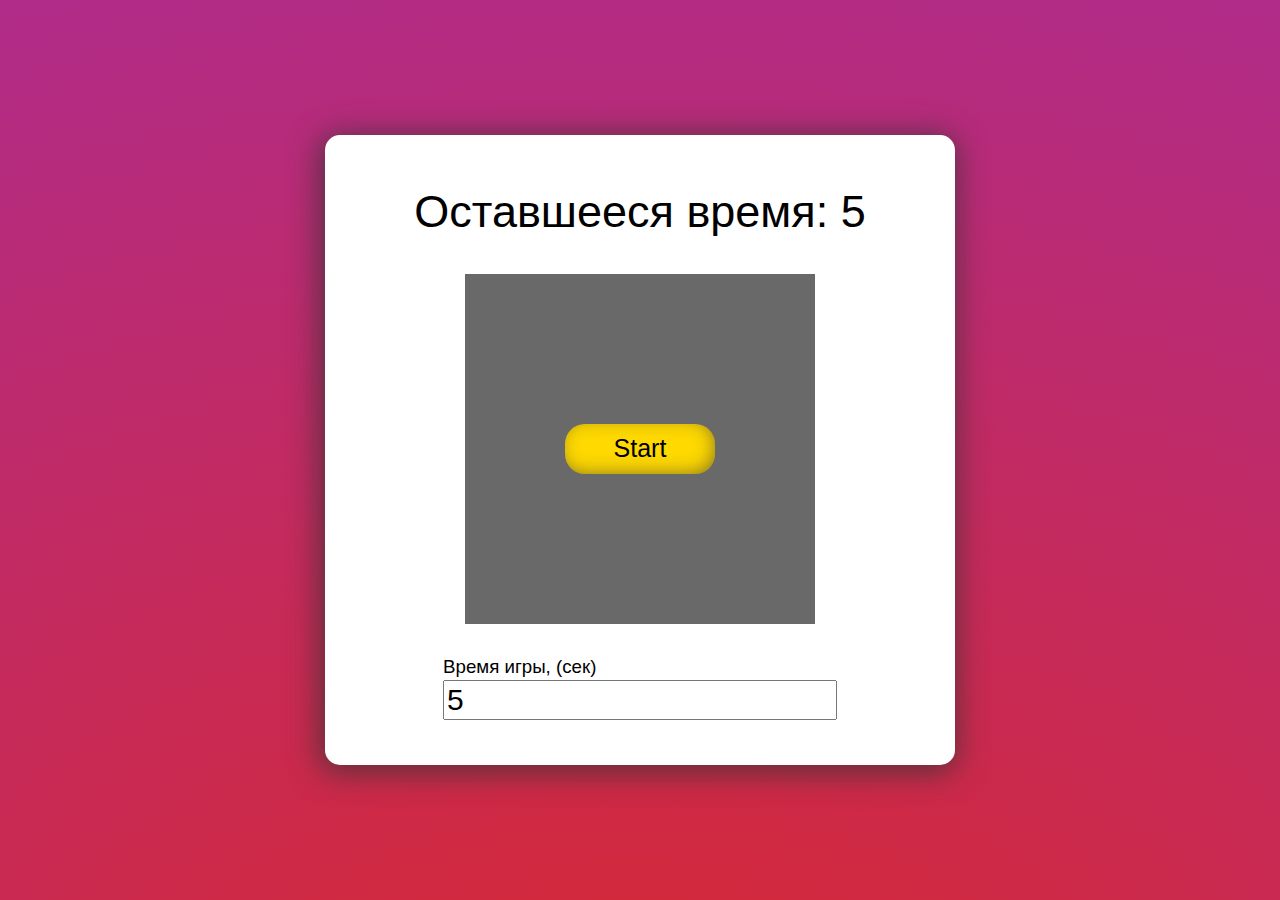
==== portfolio/Click_cube/index.html @ 67028ae4 "Add game 'click cube', CSS" ====
<!doctype html>
<html lang="ru">
  <head>
    <meta charset="UTF-8">
    <meta name="viewport" content="width=device-width,initial-scale=1">
    <title>Game Click Cube</title>
  <link href="/portfolio/Click_cube/assets/css/main.css" rel="stylesheet"></head>
  <body>
    <div class="wrapper">
      <div class="fieldwGame">
        <div class="timer">
          <h2 class="timer__title">Оставшееся время: </h2>
          <h2 class="timer__title timer__time">5</h2>
        </div>
        <div class="playingField">
          <button class="start">Start</button>
        </div>
        <div class="setup__timer">
          <h3 class="setupTimer__title">Время игры, (сек)</h3>
          <input class="setupTimer__input" size="20">
        </div>
      </div>
    </div>
  <script src="/portfolio/Click_cube/assets/js/main.js"></script></body>
</html>
---- portfolio/Click_cube/assets/css/main.css ----
/*! normalize.css v4.1.1 | MIT License | github.com/necolas/normalize.css */
/**
 * 1. Change the default font family in all browsers (opinionated).
 * 2. Prevent adjustments of font size after orientation changes in IE and iOS.
 */
html {
  font-family: sans-serif;
  /* 1 */
  -ms-text-size-adjust: 100%;
  /* 2 */
  -webkit-text-size-adjust: 100%;
  /* 2 */ }

/**
 * Remove the margin in all browsers (opinionated).
 */
body {
  margin: 0; }

/* HTML5 display definitions
   ========================================================================== */
/**
 * Add the correct display in IE 9-.
 * 1. Add the correct display in Edge, IE, and Firefox.
 * 2. Add the correct display in IE.
 */
article,
aside,
details,
figcaption,
figure,
footer,
header,
main,
menu,
nav,
section,
summary {
  /* 1 */
  display: block; }

/**
 * Add the correct display in IE 9-.
 */
audio,
canvas,
progress,
video {
  display: inline-block; }

/**
 * Add the correct display in iOS 4-7.
 */
audio:not([controls]) {
  display: none;
  height: 0; }

/**
 * Add the correct vertical alignment in Chrome, Firefox, and Opera.
 */
progress {
  vertical-align: baseline; }

/**
 * Add the correct display in IE 10-.
 * 1. Add the correct display in IE.
 */
template,
[hidden] {
  display: none; }

/* Links
   ========================================================================== */
/**
 * 1. Remove the gray background on active links in IE 10.
 * 2. Remove gaps in links underline in iOS 8+ and Safari 8+.
 */
a {
  background-color: transparent;
  /* 1 */
  -webkit-text-decoration-skip: objects;
  /* 2 */ }

/**
 * Remove the outline on focused links when they are also active or hovered
 * in all browsers (opinionated).
 */
a:active,
a:hover {
  outline-width: 0; }

/* Text-level semantics
   ========================================================================== */
/**
 * 1. Remove the bottom border in Firefox 39-.
 * 2. Add the correct text decoration in Chrome, Edge, IE, Opera, and Safari.
 */
abbr[title] {
  border-bottom: none;
  /* 1 */
  text-decoration: underline;
  /* 2 */
  -webkit-text-decoration: underline dotted;
          text-decoration: underline dotted;
  /* 2 */ }

/**
 * Prevent the duplicate application of `bolder` by the next rule in Safari 6.
 */
b,
strong {
  font-weight: inherit; }

/**
 * Add the correct font weight in Chrome, Edge, and Safari.
 */
b,
strong {
  font-weight: bolder; }

/**
 * Add the correct font style in Android 4.3-.
 */
dfn {
  font-style: italic; }

/**
 * Correct the font size and margin on `h1` elements within `section` and
 * `article` contexts in Chrome, Firefox, and Safari.
 */
h1 {
  font-size: 2em;
  margin: 0.67em 0; }

/**
 * Add the correct background and color in IE 9-.
 */
mark {
  background-color: #ff0;
  color: #000; }

/**
 * Add the correct font size in all browsers.
 */
small {
  font-size: 80%; }

/**
 * Prevent `sub` and `sup` elements from affecting the line height in
 * all browsers.
 */
sub,
sup {
  font-size: 75%;
  line-height: 0;
  position: relative;
  vertical-align: baseline; }

sub {
  bottom: -0.25em; }

sup {
  top: -0.5em; }

/* Embedded content
   ========================================================================== */
/**
 * Remove the border on images inside links in IE 10-.
 */
img {
  border-style: none; }

/**
 * Hide the overflow in IE.
 */
svg:not(:root) {
  overflow: hidden; }

/* Grouping content
   ========================================================================== */
/**
 * 1. Correct the inheritance and scaling of font size in all browsers.
 * 2. Correct the odd `em` font sizing in all browsers.
 */
code,
kbd,
pre,
samp {
  font-family: monospace, monospace;
  /* 1 */
  font-size: 1em;
  /* 2 */ }

/**
 * Add the correct margin in IE 8.
 */
figure {
  margin: 1em 40px; }

/**
 * 1. Add the correct box sizing in Firefox.
 * 2. Show the overflow in Edge and IE.
 */
hr {
  -webkit-box-sizing: content-box;
          box-sizing: content-box;
  /* 1 */
  height: 0;
  /* 1 */
  overflow: visible;
  /* 2 */ }

/* Forms
   ========================================================================== */
/**
 * 1. Change font properties to `inherit` in all browsers (opinionated).
 * 2. Remove the margin in Firefox and Safari.
 */
button,
input,
select,
textarea {
  font: inherit;
  /* 1 */
  margin: 0;
  /* 2 */ }

/**
 * Restore the font weight unset by the previous rule.
 */
optgroup {
  font-weight: bold; }

/**
 * Show the overflow in IE.
 * 1. Show the overflow in Edge.
 */
button,
input {
  /* 1 */
  overflow: visible; }

/**
 * Remove the inheritance of text transform in Edge, Firefox, and IE.
 * 1. Remove the inheritance of text transform in Firefox.
 */
button,
select {
  /* 1 */
  text-transform: none; }

/**
 * 1. Prevent a WebKit bug where (2) destroys native `audio` and `video`
 *    controls in Android 4.
 * 2. Correct the inability to style clickable types in iOS and Safari.
 */
button,
html [type="button"],
[type="reset"],
[type="submit"] {
  -webkit-appearance: button;
  /* 2 */ }

/**
 * Remove the inner border and padding in Firefox.
 */
button::-moz-focus-inner,
[type="button"]::-moz-focus-inner,
[type="reset"]::-moz-focus-inner,
[type="submit"]::-moz-focus-inner {
  border-style: none;
  padding: 0; }

/**
 * Restore the focus styles unset by the previous rule.
 */
button:-moz-focusring,
[type="button"]:-moz-focusring,
[type="reset"]:-moz-focusring,
[type="submit"]:-moz-focusring {
  outline: 1px dotted ButtonText; }

/**
 * Change the border, margin, and padding in all browsers (opinionated).
 */
fieldset {
  border: 1px solid #c0c0c0;
  margin: 0 2px;
  padding: 0.35em 0.625em 0.75em; }

/**
 * 1. Correct the text wrapping in Edge and IE.
 * 2. Correct the color inheritance from `fieldset` elements in IE.
 * 3. Remove the padding so developers are not caught out when they zero out
 *    `fieldset` elements in all browsers.
 */
legend {
  -webkit-box-sizing: border-box;
          box-sizing: border-box;
  /* 1 */
  color: inherit;
  /* 2 */
  display: table;
  /* 1 */
  max-width: 100%;
  /* 1 */
  padding: 0;
  /* 3 */
  white-space: normal;
  /* 1 */ }

/**
 * Remove the default vertical scrollbar in IE.
 */
textarea {
  overflow: auto; }

/**
 * 1. Add the correct box sizing in IE 10-.
 * 2. Remove the padding in IE 10-.
 */
[type="checkbox"],
[type="radio"] {
  -webkit-box-sizing: border-box;
          box-sizing: border-box;
  /* 1 */
  padding: 0;
  /* 2 */ }

/**
 * Correct the cursor style of increment and decrement buttons in Chrome.
 */
[type="number"]::-webkit-inner-spin-button,
[type="number"]::-webkit-outer-spin-button {
  height: auto; }

/**
 * 1. Correct the odd appearance in Chrome and Safari.
 * 2. Correct the outline style in Safari.
 */
[type="search"] {
  -webkit-appearance: textfield;
  /* 1 */
  outline-offset: -2px;
  /* 2 */ }

/**
 * Remove the inner padding and cancel buttons in Chrome and Safari on OS X.
 */
[type="search"]::-webkit-search-cancel-button,
[type="search"]::-webkit-search-decoration {
  -webkit-appearance: none; }

/**
 * Correct the text style of placeholders in Chrome, Edge, and Safari.
 */
::-webkit-input-placeholder {
  color: inherit;
  opacity: 0.54; }

/**
 * 1. Correct the inability to style clickable types in iOS and Safari.
 * 2. Change font properties to `inherit` in Safari.
 */
::-webkit-file-upload-button {
  -webkit-appearance: button;
  /* 1 */
  font: inherit;
  /* 2 */ }

.maincontent:after {
  content: "";
  display: block;
  clear: both; }

* {
  -webkit-box-sizing: border-box;
          box-sizing: border-box; }

body {
  width: 100%;
  height: 100%;
  font-size: 16px; }

html {
  width: 100%;
  min-height: 100%;
  height: 1px; }

body {
  font-size: 16px;
  line-height: 1.42;
  -webkit-font-smoothing: antialiased;
  font-family: Arial;
  min-width: 360px; }

h1, h2, h3, h4, h4, h5 {
  margin: 0;
  font-weight: normal; }

li {
  text-decoration: none; }

.wrapper {
  min-height: 100%;
  overflow: hidden;
  position: relative; }

.wrapper:after {
  content: "";
  display: block;
  overflow: hidden; }

.container {
  position: relative;
  display: -webkit-box;
  display: -ms-flexbox;
  display: flex;
  -webkit-box-orient: vertical;
  -webkit-box-direction: normal;
      -ms-flex-direction: column;
          flex-direction: column;
  min-width: 360px; }

li {
  list-style: none; }

ul {
  padding: 0;
  margin: 0; }

p {
  margin: 0;
  -webkit-hyphens: auto;
  -ms-hyphens: auto;
  hyphens: auto; }

* {
  -webkit-box-sizing: border-box;
          box-sizing: border-box; }

.section {
  min-width: 360px; }

.wrapper {
  width: 100vw;
  height: 100vh;
  display: -webkit-box;
  display: -ms-flexbox;
  display: flex;
  -webkit-box-align: center;
      -ms-flex-align: center;
          align-items: center;
  -webkit-box-pack: center;
      -ms-flex-pack: center;
          justify-content: center;
  background: -o-radial-gradient(50% 130%, 150% 150%, #db2828, #ad2c91);
  background: radial-gradient(150% 150% at 50% 130%, #db2828, #ad2c91);
  background-position: 0% -50%; }

.fieldwGame {
  display: -webkit-box;
  display: -ms-flexbox;
  display: flex;
  width: 70vh;
  height: 70vh;
  min-width: 600px;
  min-height: 600px;
  padding: 30px 50px;
  background-color: #fff;
  border-radius: 15px;
  -webkit-box-orient: vertical;
  -webkit-box-direction: normal;
      -ms-flex-direction: column;
          flex-direction: column;
  -webkit-box-align: center;
      -ms-flex-align: center;
          align-items: center;
  -ms-flex-pack: distribute;
      justify-content: space-around;
  -webkit-box-shadow: -2px 4px 30px 4px rgba(50, 50, 50, 0.7);
          box-shadow: -2px 4px 30px 4px rgba(50, 50, 50, 0.7); }

.timer {
  display: -webkit-box;
  display: -ms-flexbox;
  display: flex;
  font-size: 30px; }

.playingField {
  position: relative;
  display: -webkit-box;
  display: -ms-flexbox;
  display: flex;
  -webkit-box-pack: center;
      -ms-flex-pack: center;
          justify-content: center;
  -webkit-box-align: center;
      -ms-flex-align: center;
          align-items: center;
  width: 350px;
  height: 350px;
  background-color: dimgray;
  border: solid 4px dimgray; }

.start {
  background-color: #ffd900;
  border: none;
  border-radius: 20px;
  width: 150px;
  height: 50px;
  font-size: 25px;
  -webkit-box-shadow: inset -3px -3px 20px -5px rgba(50, 50, 50, 0.7);
          box-shadow: inset -3px -3px 20px -5px rgba(50, 50, 50, 0.7);
  cursor: pointer; }
  .start:active {
    -webkit-box-shadow: inset 3px 3px 20px -5px rgba(50, 50, 50, 0.7);
            box-shadow: inset 3px 3px 20px -5px rgba(50, 50, 50, 0.7); }

.setupTimer__input {
  height: 40px;
  font-size: 30px; }

.gameBox {
  cursor: pointer;
  position: absolute;
  border: solid 2px #575454; }

@media screen and (max-width: 480px) {
    html {
      font-size: 14px; } }

@media screen and (max-width: 768px) {
    .container {
      min-height: 500px; } }


/*# sourceMappingURL=main.css.map*/
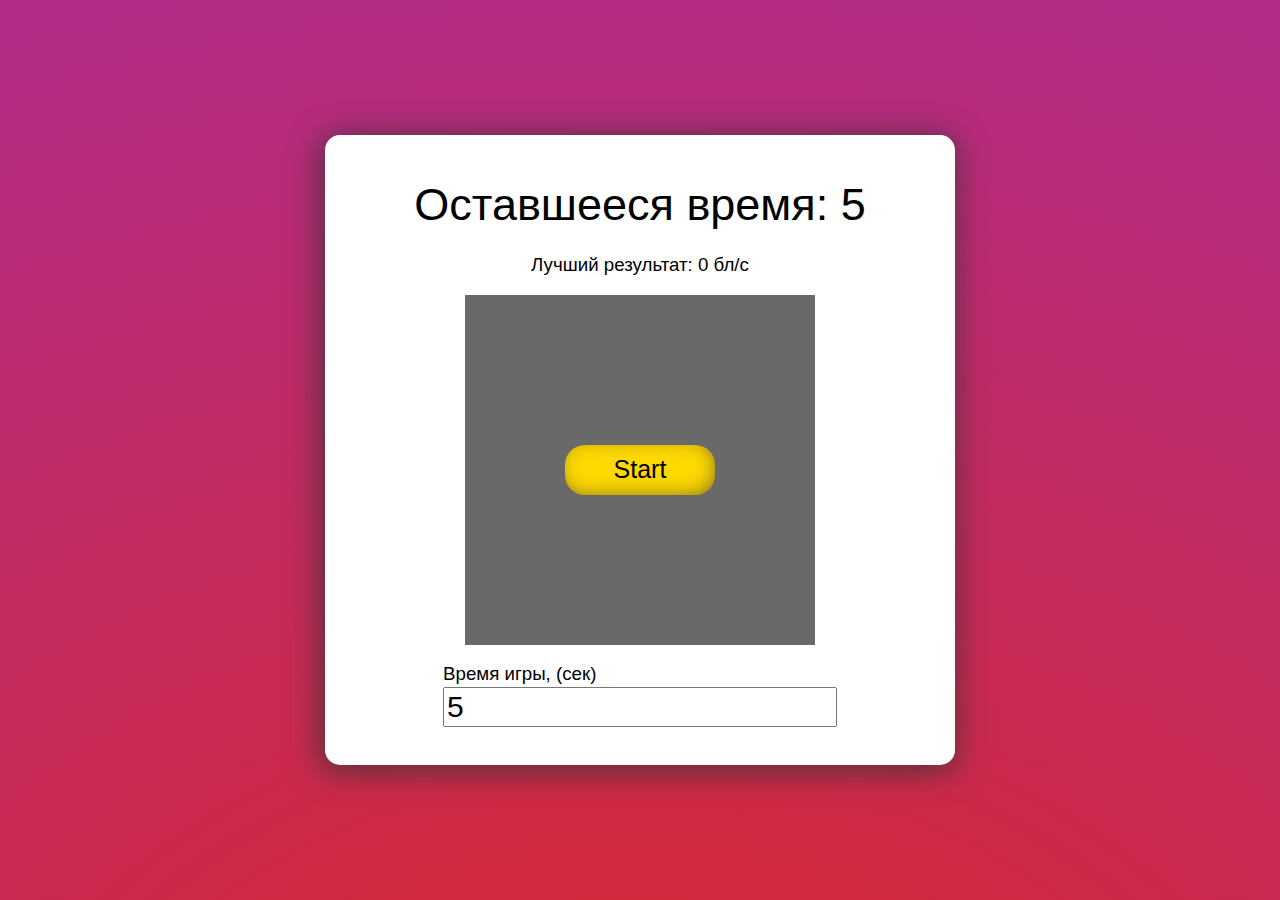
==== commit 3b74c7cc: "appdate 'click cube'" ====
--- a/portfolio/Click_cube/index.html
+++ b/portfolio/Click_cube/index.html
@@ -12,6 +12,7 @@
           <h2 class="timer__title">Оставшееся время: </h2>
           <h2 class="timer__title timer__time">5</h2>
         </div>
+        <h3 class="bestResult">Лучший результат: 0 бл/с</h3>
         <div class="playingField">
           <button class="start">Start</button>
         </div>
--- a/portfolio/Click_cube/assets/css/main.css
+++ b/portfolio/Click_cube/assets/css/main.css
@@ -1,538 +1 @@
-/*! normalize.css v4.1.1 | MIT License | github.com/necolas/normalize.css */
-/**
- * 1. Change the default font family in all browsers (opinionated).
- * 2. Prevent adjustments of font size after orientation changes in IE and iOS.
- */
-html {
-  font-family: sans-serif;
-  /* 1 */
-  -ms-text-size-adjust: 100%;
-  /* 2 */
-  -webkit-text-size-adjust: 100%;
-  /* 2 */ }
-
-/**
- * Remove the margin in all browsers (opinionated).
- */
-body {
-  margin: 0; }
-
-/* HTML5 display definitions
-   ========================================================================== */
-/**
- * Add the correct display in IE 9-.
- * 1. Add the correct display in Edge, IE, and Firefox.
- * 2. Add the correct display in IE.
- */
-article,
-aside,
-details,
-figcaption,
-figure,
-footer,
-header,
-main,
-menu,
-nav,
-section,
-summary {
-  /* 1 */
-  display: block; }
-
-/**
- * Add the correct display in IE 9-.
- */
-audio,
-canvas,
-progress,
-video {
-  display: inline-block; }
-
-/**
- * Add the correct display in iOS 4-7.
- */
-audio:not([controls]) {
-  display: none;
-  height: 0; }
-
-/**
- * Add the correct vertical alignment in Chrome, Firefox, and Opera.
- */
-progress {
-  vertical-align: baseline; }
-
-/**
- * Add the correct display in IE 10-.
- * 1. Add the correct display in IE.
- */
-template,
-[hidden] {
-  display: none; }
-
-/* Links
-   ========================================================================== */
-/**
- * 1. Remove the gray background on active links in IE 10.
- * 2. Remove gaps in links underline in iOS 8+ and Safari 8+.
- */
-a {
-  background-color: transparent;
-  /* 1 */
-  -webkit-text-decoration-skip: objects;
-  /* 2 */ }
-
-/**
- * Remove the outline on focused links when they are also active or hovered
- * in all browsers (opinionated).
- */
-a:active,
-a:hover {
-  outline-width: 0; }
-
-/* Text-level semantics
-   ========================================================================== */
-/**
- * 1. Remove the bottom border in Firefox 39-.
- * 2. Add the correct text decoration in Chrome, Edge, IE, Opera, and Safari.
- */
-abbr[title] {
-  border-bottom: none;
-  /* 1 */
-  text-decoration: underline;
-  /* 2 */
-  -webkit-text-decoration: underline dotted;
-          text-decoration: underline dotted;
-  /* 2 */ }
-
-/**
- * Prevent the duplicate application of `bolder` by the next rule in Safari 6.
- */
-b,
-strong {
-  font-weight: inherit; }
-
-/**
- * Add the correct font weight in Chrome, Edge, and Safari.
- */
-b,
-strong {
-  font-weight: bolder; }
-
-/**
- * Add the correct font style in Android 4.3-.
- */
-dfn {
-  font-style: italic; }
-
-/**
- * Correct the font size and margin on `h1` elements within `section` and
- * `article` contexts in Chrome, Firefox, and Safari.
- */
-h1 {
-  font-size: 2em;
-  margin: 0.67em 0; }
-
-/**
- * Add the correct background and color in IE 9-.
- */
-mark {
-  background-color: #ff0;
-  color: #000; }
-
-/**
- * Add the correct font size in all browsers.
- */
-small {
-  font-size: 80%; }
-
-/**
- * Prevent `sub` and `sup` elements from affecting the line height in
- * all browsers.
- */
-sub,
-sup {
-  font-size: 75%;
-  line-height: 0;
-  position: relative;
-  vertical-align: baseline; }
-
-sub {
-  bottom: -0.25em; }
-
-sup {
-  top: -0.5em; }
-
-/* Embedded content
-   ========================================================================== */
-/**
- * Remove the border on images inside links in IE 10-.
- */
-img {
-  border-style: none; }
-
-/**
- * Hide the overflow in IE.
- */
-svg:not(:root) {
-  overflow: hidden; }
-
-/* Grouping content
-   ========================================================================== */
-/**
- * 1. Correct the inheritance and scaling of font size in all browsers.
- * 2. Correct the odd `em` font sizing in all browsers.
- */
-code,
-kbd,
-pre,
-samp {
-  font-family: monospace, monospace;
-  /* 1 */
-  font-size: 1em;
-  /* 2 */ }
-
-/**
- * Add the correct margin in IE 8.
- */
-figure {
-  margin: 1em 40px; }
-
-/**
- * 1. Add the correct box sizing in Firefox.
- * 2. Show the overflow in Edge and IE.
- */
-hr {
-  -webkit-box-sizing: content-box;
-          box-sizing: content-box;
-  /* 1 */
-  height: 0;
-  /* 1 */
-  overflow: visible;
-  /* 2 */ }
-
-/* Forms
-   ========================================================================== */
-/**
- * 1. Change font properties to `inherit` in all browsers (opinionated).
- * 2. Remove the margin in Firefox and Safari.
- */
-button,
-input,
-select,
-textarea {
-  font: inherit;
-  /* 1 */
-  margin: 0;
-  /* 2 */ }
-
-/**
- * Restore the font weight unset by the previous rule.
- */
-optgroup {
-  font-weight: bold; }
-
-/**
- * Show the overflow in IE.
- * 1. Show the overflow in Edge.
- */
-button,
-input {
-  /* 1 */
-  overflow: visible; }
-
-/**
- * Remove the inheritance of text transform in Edge, Firefox, and IE.
- * 1. Remove the inheritance of text transform in Firefox.
- */
-button,
-select {
-  /* 1 */
-  text-transform: none; }
-
-/**
- * 1. Prevent a WebKit bug where (2) destroys native `audio` and `video`
- *    controls in Android 4.
- * 2. Correct the inability to style clickable types in iOS and Safari.
- */
-button,
-html [type="button"],
-[type="reset"],
-[type="submit"] {
-  -webkit-appearance: button;
-  /* 2 */ }
-
-/**
- * Remove the inner border and padding in Firefox.
- */
-button::-moz-focus-inner,
-[type="button"]::-moz-focus-inner,
-[type="reset"]::-moz-focus-inner,
-[type="submit"]::-moz-focus-inner {
-  border-style: none;
-  padding: 0; }
-
-/**
- * Restore the focus styles unset by the previous rule.
- */
-button:-moz-focusring,
-[type="button"]:-moz-focusring,
-[type="reset"]:-moz-focusring,
-[type="submit"]:-moz-focusring {
-  outline: 1px dotted ButtonText; }
-
-/**
- * Change the border, margin, and padding in all browsers (opinionated).
- */
-fieldset {
-  border: 1px solid #c0c0c0;
-  margin: 0 2px;
-  padding: 0.35em 0.625em 0.75em; }
-
-/**
- * 1. Correct the text wrapping in Edge and IE.
- * 2. Correct the color inheritance from `fieldset` elements in IE.
- * 3. Remove the padding so developers are not caught out when they zero out
- *    `fieldset` elements in all browsers.
- */
-legend {
-  -webkit-box-sizing: border-box;
-          box-sizing: border-box;
-  /* 1 */
-  color: inherit;
-  /* 2 */
-  display: table;
-  /* 1 */
-  max-width: 100%;
-  /* 1 */
-  padding: 0;
-  /* 3 */
-  white-space: normal;
-  /* 1 */ }
-
-/**
- * Remove the default vertical scrollbar in IE.
- */
-textarea {
-  overflow: auto; }
-
-/**
- * 1. Add the correct box sizing in IE 10-.
- * 2. Remove the padding in IE 10-.
- */
-[type="checkbox"],
-[type="radio"] {
-  -webkit-box-sizing: border-box;
-          box-sizing: border-box;
-  /* 1 */
-  padding: 0;
-  /* 2 */ }
-
-/**
- * Correct the cursor style of increment and decrement buttons in Chrome.
- */
-[type="number"]::-webkit-inner-spin-button,
-[type="number"]::-webkit-outer-spin-button {
-  height: auto; }
-
-/**
- * 1. Correct the odd appearance in Chrome and Safari.
- * 2. Correct the outline style in Safari.
- */
-[type="search"] {
-  -webkit-appearance: textfield;
-  /* 1 */
-  outline-offset: -2px;
-  /* 2 */ }
-
-/**
- * Remove the inner padding and cancel buttons in Chrome and Safari on OS X.
- */
-[type="search"]::-webkit-search-cancel-button,
-[type="search"]::-webkit-search-decoration {
-  -webkit-appearance: none; }
-
-/**
- * Correct the text style of placeholders in Chrome, Edge, and Safari.
- */
-::-webkit-input-placeholder {
-  color: inherit;
-  opacity: 0.54; }
-
-/**
- * 1. Correct the inability to style clickable types in iOS and Safari.
- * 2. Change font properties to `inherit` in Safari.
- */
-::-webkit-file-upload-button {
-  -webkit-appearance: button;
-  /* 1 */
-  font: inherit;
-  /* 2 */ }
-
-.maincontent:after {
-  content: "";
-  display: block;
-  clear: both; }
-
-* {
-  -webkit-box-sizing: border-box;
-          box-sizing: border-box; }
-
-body {
-  width: 100%;
-  height: 100%;
-  font-size: 16px; }
-
-html {
-  width: 100%;
-  min-height: 100%;
-  height: 1px; }
-
-body {
-  font-size: 16px;
-  line-height: 1.42;
-  -webkit-font-smoothing: antialiased;
-  font-family: Arial;
-  min-width: 360px; }
-
-h1, h2, h3, h4, h4, h5 {
-  margin: 0;
-  font-weight: normal; }
-
-li {
-  text-decoration: none; }
-
-.wrapper {
-  min-height: 100%;
-  overflow: hidden;
-  position: relative; }
-
-.wrapper:after {
-  content: "";
-  display: block;
-  overflow: hidden; }
-
-.container {
-  position: relative;
-  display: -webkit-box;
-  display: -ms-flexbox;
-  display: flex;
-  -webkit-box-orient: vertical;
-  -webkit-box-direction: normal;
-      -ms-flex-direction: column;
-          flex-direction: column;
-  min-width: 360px; }
-
-li {
-  list-style: none; }
-
-ul {
-  padding: 0;
-  margin: 0; }
-
-p {
-  margin: 0;
-  -webkit-hyphens: auto;
-  -ms-hyphens: auto;
-  hyphens: auto; }
-
-* {
-  -webkit-box-sizing: border-box;
-          box-sizing: border-box; }
-
-.section {
-  min-width: 360px; }
-
-.wrapper {
-  width: 100vw;
-  height: 100vh;
-  display: -webkit-box;
-  display: -ms-flexbox;
-  display: flex;
-  -webkit-box-align: center;
-      -ms-flex-align: center;
-          align-items: center;
-  -webkit-box-pack: center;
-      -ms-flex-pack: center;
-          justify-content: center;
-  background: -o-radial-gradient(50% 130%, 150% 150%, #db2828, #ad2c91);
-  background: radial-gradient(150% 150% at 50% 130%, #db2828, #ad2c91);
-  background-position: 0% -50%; }
-
-.fieldwGame {
-  display: -webkit-box;
-  display: -ms-flexbox;
-  display: flex;
-  width: 70vh;
-  height: 70vh;
-  min-width: 600px;
-  min-height: 600px;
-  padding: 30px 50px;
-  background-color: #fff;
-  border-radius: 15px;
-  -webkit-box-orient: vertical;
-  -webkit-box-direction: normal;
-      -ms-flex-direction: column;
-          flex-direction: column;
-  -webkit-box-align: center;
-      -ms-flex-align: center;
-          align-items: center;
-  -ms-flex-pack: distribute;
-      justify-content: space-around;
-  -webkit-box-shadow: -2px 4px 30px 4px rgba(50, 50, 50, 0.7);
-          box-shadow: -2px 4px 30px 4px rgba(50, 50, 50, 0.7); }
-
-.timer {
-  display: -webkit-box;
-  display: -ms-flexbox;
-  display: flex;
-  font-size: 30px; }
-
-.playingField {
-  position: relative;
-  display: -webkit-box;
-  display: -ms-flexbox;
-  display: flex;
-  -webkit-box-pack: center;
-      -ms-flex-pack: center;
-          justify-content: center;
-  -webkit-box-align: center;
-      -ms-flex-align: center;
-          align-items: center;
-  width: 350px;
-  height: 350px;
-  background-color: dimgray;
-  border: solid 4px dimgray; }
-
-.start {
-  background-color: #ffd900;
-  border: none;
-  border-radius: 20px;
-  width: 150px;
-  height: 50px;
-  font-size: 25px;
-  -webkit-box-shadow: inset -3px -3px 20px -5px rgba(50, 50, 50, 0.7);
-          box-shadow: inset -3px -3px 20px -5px rgba(50, 50, 50, 0.7);
-  cursor: pointer; }
-  .start:active {
-    -webkit-box-shadow: inset 3px 3px 20px -5px rgba(50, 50, 50, 0.7);
-            box-shadow: inset 3px 3px 20px -5px rgba(50, 50, 50, 0.7); }
-
-.setupTimer__input {
-  height: 40px;
-  font-size: 30px; }
-
-.gameBox {
-  cursor: pointer;
-  position: absolute;
-  border: solid 2px #575454; }
-
-@media screen and (max-width: 480px) {
-    html {
-      font-size: 14px; } }
-
-@media screen and (max-width: 768px) {
-    .container {
-      min-height: 500px; } }
-
-
-/*# sourceMappingURL=main.css.map*/+html{font-family:sans-serif;-ms-text-size-adjust:100%;-webkit-text-size-adjust:100%}body{margin:0}article,aside,details,figcaption,figure,footer,header,main,menu,nav,section,summary{display:block}audio,canvas,progress,video{display:inline-block}audio:not([controls]){display:none;height:0}progress{vertical-align:baseline}[hidden],template{display:none}a{background-color:rgba(0,0,0,0);-webkit-text-decoration-skip:objects}a:active,a:hover{outline-width:0}abbr[title]{border-bottom:none;text-decoration:underline;-webkit-text-decoration:underline dotted;text-decoration:underline dotted}b,strong{font-weight:inherit;font-weight:bolder}dfn{font-style:italic}h1{font-size:2em;margin:.67em 0}mark{background-color:#ff0;color:#000}small{font-size:80%}sub,sup{font-size:75%;line-height:0;position:relative;vertical-align:baseline}sub{bottom:-.25em}sup{top:-.5em}img{border-style:none}svg:not(:root){overflow:hidden}code,kbd,pre,samp{font-family:monospace,monospace;font-size:1em}figure{margin:1em 40px}hr{-webkit-box-sizing:content-box;box-sizing:content-box;height:0;overflow:visible}button,input,select,textarea{font:inherit;margin:0}optgroup{font-weight:700}button,input{overflow:visible}button,select{text-transform:none}[type=reset],[type=submit],button,html [type=button]{-webkit-appearance:button}[type=button]::-moz-focus-inner,[type=reset]::-moz-focus-inner,[type=submit]::-moz-focus-inner,button::-moz-focus-inner{border-style:none;padding:0}[type=button]:-moz-focusring,[type=reset]:-moz-focusring,[type=submit]:-moz-focusring,button:-moz-focusring{outline:1px dotted ButtonText}fieldset{border:1px solid silver;margin:0 2px;padding:.35em .625em .75em}legend{-webkit-box-sizing:border-box;box-sizing:border-box;color:inherit;display:table;max-width:100%;padding:0;white-space:normal}textarea{overflow:auto}[type=checkbox],[type=radio]{-webkit-box-sizing:border-box;box-sizing:border-box;padding:0}[type=number]::-webkit-inner-spin-button,[type=number]::-webkit-outer-spin-button{height:auto}[type=search]{-webkit-appearance:textfield;outline-offset:-2px}[type=search]::-webkit-search-cancel-button,[type=search]::-webkit-search-decoration{-webkit-appearance:none}::-webkit-input-placeholder{color:inherit;opacity:.54}::-webkit-file-upload-button{-webkit-appearance:button;font:inherit}.maincontent:after{content:"";display:block;clear:both}body{height:100%}body,html{width:100%}html{min-height:100%;height:1px}body{font-size:16px;line-height:1.42;-webkit-font-smoothing:antialiased;font-family:Arial;min-width:360px}h1,h2,h3,h4,h5{margin:0;font-weight:400}li{text-decoration:none}.wrapper{min-height:100%;overflow:hidden;position:relative}.wrapper:after{content:"";display:block;overflow:hidden}.container{position:relative;display:-webkit-box;display:-ms-flexbox;display:flex;-webkit-box-orient:vertical;-webkit-box-direction:normal;-ms-flex-direction:column;flex-direction:column;min-width:360px}li{list-style:none}ul{padding:0}p,ul{margin:0}p{-webkit-hyphens:auto;-ms-hyphens:auto;hyphens:auto}*{-webkit-box-sizing:border-box;box-sizing:border-box}.section{min-width:360px}.wrapper{width:100vw;height:100vh;-webkit-box-pack:center;-ms-flex-pack:center;justify-content:center;background:-o-radial-gradient(50% 130%,150% 150%,#db2828,#ad2c91);background:radial-gradient(150% 150% at 50% 130%,#db2828,#ad2c91);background-position:0 -50%}.fieldwGame,.wrapper{display:-webkit-box;display:-ms-flexbox;display:flex;-webkit-box-align:center;-ms-flex-align:center;align-items:center}.fieldwGame{width:70vh;height:70vh;min-width:600px;min-height:600px;padding:30px 50px;background-color:#fff;border-radius:15px;-webkit-box-orient:vertical;-webkit-box-direction:normal;-ms-flex-direction:column;flex-direction:column;-ms-flex-pack:distribute;justify-content:space-around;-webkit-box-shadow:-2px 4px 30px 4px rgba(50,50,50,.7);box-shadow:-2px 4px 30px 4px rgba(50,50,50,.7)}.timer{font-size:30px}.playingField,.timer{display:-webkit-box;display:-ms-flexbox;display:flex}.playingField{position:relative;-webkit-box-pack:center;-ms-flex-pack:center;justify-content:center;-webkit-box-align:center;-ms-flex-align:center;align-items:center;width:350px;height:350px;background-color:#696969;border:4px solid #696969}.start{background-color:#ffd900;border:none;border-radius:20px;width:150px;height:50px;font-size:25px;-webkit-box-shadow:inset -3px -3px 20px -5px rgba(50,50,50,.7);box-shadow:inset -3px -3px 20px -5px rgba(50,50,50,.7);cursor:pointer}.start:active{-webkit-box-shadow:inset 3px 3px 20px -5px rgba(50,50,50,.7);box-shadow:inset 3px 3px 20px -5px rgba(50,50,50,.7)}.setupTimer__input{height:40px;font-size:30px}.gameBox{cursor:pointer;position:absolute;border:2px solid #575454}@media screen and (max-width:480px){html{font-size:14px}}@media screen and (max-width:768px){.container{min-height:500px}}